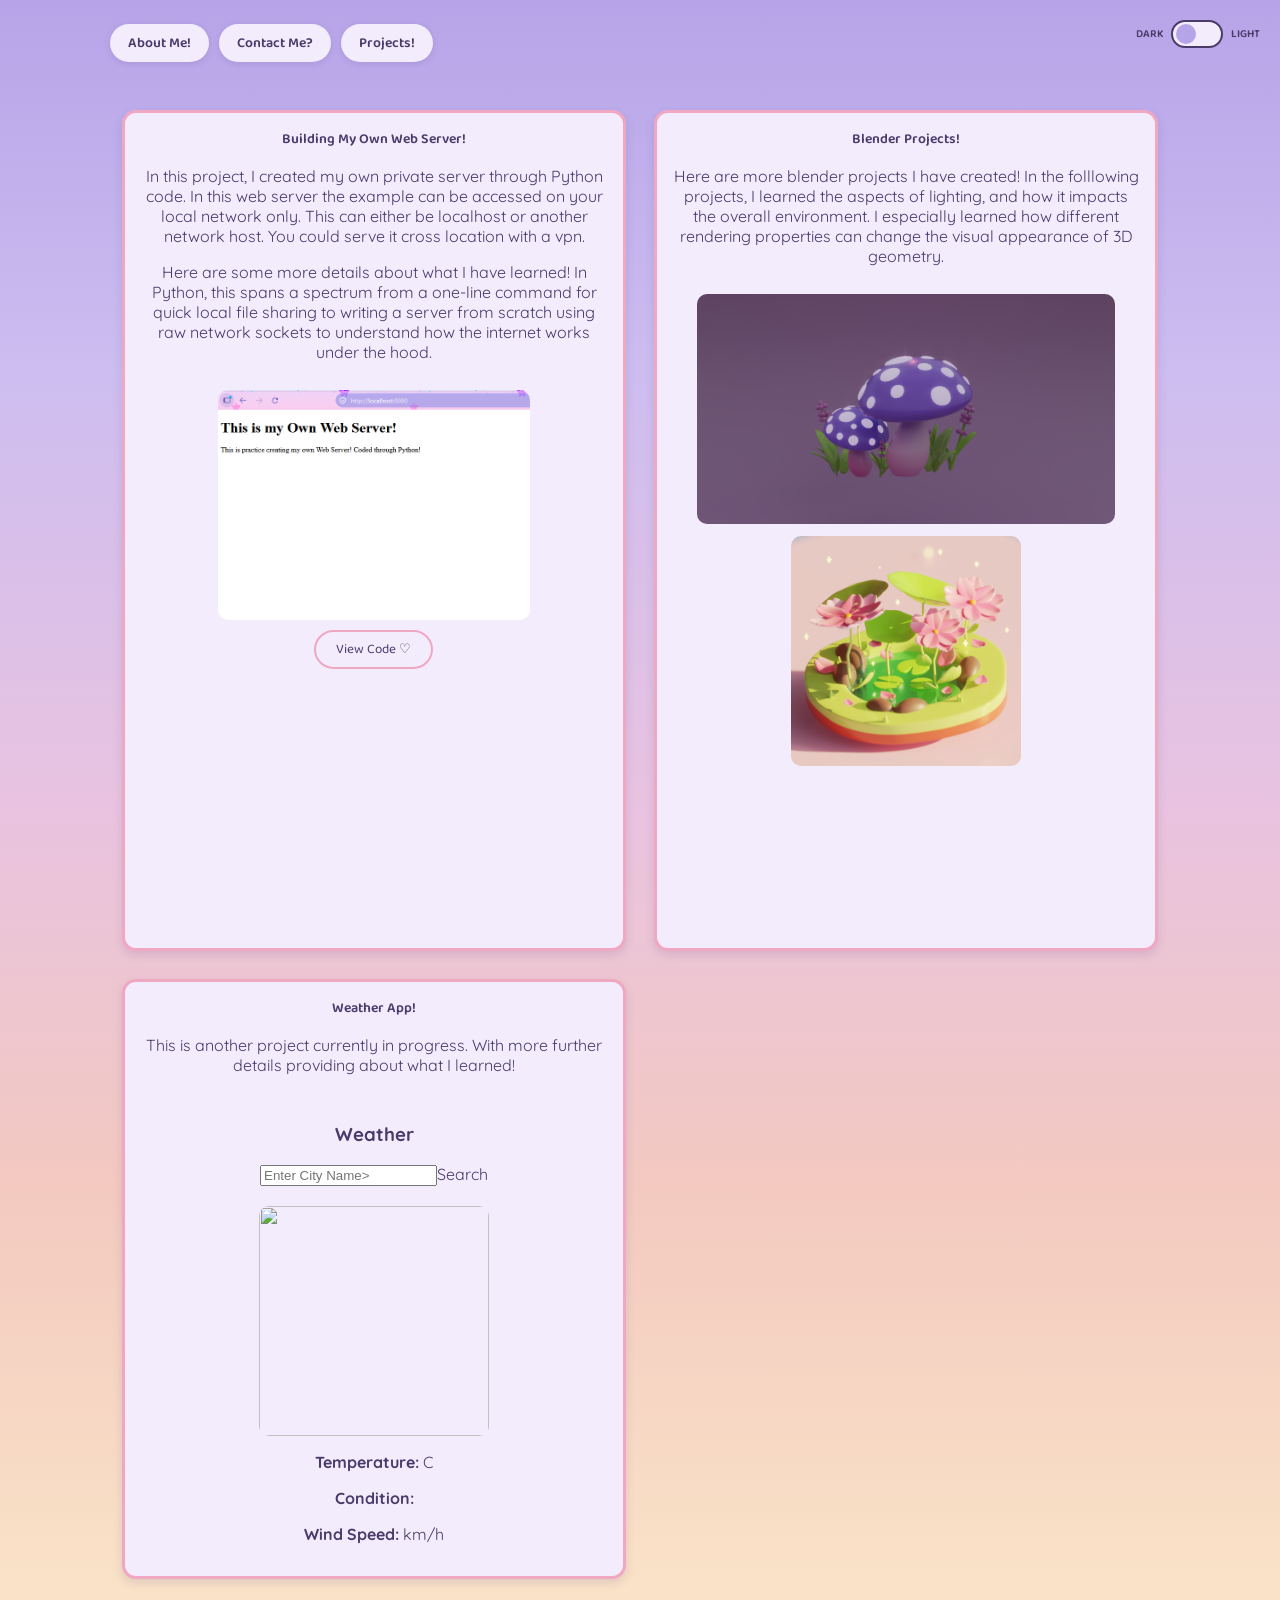
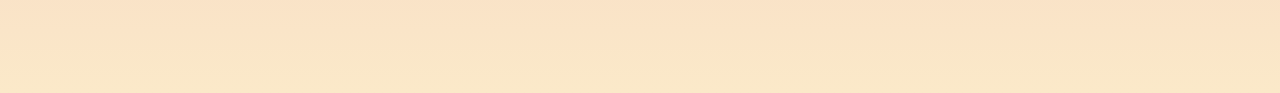
==== webproj.html @ 3907a190 "Update webproj.html" ====
<!DOCTYPE html>
<html lang="en">

<head>
    <meta charset="UTF-8">
    <meta name="viewport" content="width=device-width, initial-scale=1.0">

    <title>Raquel's Web Projects</title>

    <link rel="stylesheet" href="style.css">
</head>

<body>

<div class="page">

    <!-- NAVIGATION -->

    <nav>

        <div class="nav-buttons">

            <a href="index.html">About Me!</a>

            <a href="index.html#contact">Contact Me?</a>

            <a href="webproj.html">Projects!</a>

        </div>

        <div class="theme-switcher">

            <span>DARK</span>

            <button
                class="toggler"
                id="theme-toggle"
                aria-label="Toggle dark and light mode"
                type="button"
            >
                <span class="circle"></span>
            </button>

            <span>LIGHT</span>

        </div>

    </nav>


    <!-- WEB PROJECTS -->

    <section class="projects">

        <div class="project-grid">

            <!-- PROJECT 1 -->

            <article class="project-card">

                <div class="project-text">

                    <h3>Building My Own Web Server!</h3>

                    <p>
                        In this project, I created my own private
                        server through Python code. In this web server the example can be accessed on your local network only. 
                        This can either be localhost or another network host. You could serve it cross location with a vpn.

                    </p>

                    <p>
                        Here are some more details about what
                        I have learned! In Python, this spans a spectrum from a one-line command for quick local file sharing to writing a server from scratch using raw network sockets to understand how the internet works under the hood.

                    </p>

                </div>

        <div class="project-image">

            <img id="server-img" src="webserver.png" alt="My Python server project">
            <pre id="server-code" class="hidden"><code>import socket

SERVER_HOST = "0.0.0.0"
SERVER_PORT = 8080

server_socket = socket.socket(socket.AF_INET, socket.SOCK_STREAM)
server_socket.setsockopt(socket.SOL_SOCKET, socket.SO_REUSEADDR, 1)
server_socket.bind((SERVER_HOST, SERVER_PORT))
server_socket.listen(2)

print(f'Listening on port {SERVER_PORT}...')

while True:
    client_socket, client_address = server_socket.accept()
    request = client_socket.recv(1500).decode()

    if not request:
        client_socket.close()
        continue

    print(request)

    headers = request.split('\n')
    first_header_components = headers[0].split()

    if len(first_header_components) &lt; 2:
        client_socket.close()
        continue

    http_method = first_header_components[0]
    path = first_header_components[1]

    if http_method == 'GET':
        if path == '/':
            try:
                with open('index.html', 'r') as fin:
                    content = fin.read()
                response = 'HTTP/1.1 200 OK\n\n' + content
            except FileNotFoundError:
                response = 'HTTP/1.1 404 Not Found\n\n&lt;h1&gt;404 Not Found: index.html missing&lt;/h1&gt;'
        else:
            response = 'HTTP/1.1 404 Not Found\n\n&lt;h1&gt;404 Not Found&lt;/h1&gt;'
    else:
        response = 'HTTP/1.1 405 Method Not Allowed\n\nAllow: GET'

    client_socket.sendall(response.encode())
    client_socket.close()
</code></pre>
            
        <button class="toggle-btn" id="toggle-btn" type="button"> View Code ♡</button>
            <div style="padding-top: 20px;"></div>
            <div style="padding-bottom: 20px;"></div>

    </div>
            
            </article> 
        


            <!-- PROJECT 2 -->

            <article class="project-card">

                <div class="project-text">

                    <h3>Blender Projects!</h3>

                    <p>
                     Here are more blender projects I have created! In the folllowing projects, I learned the aspects of lighting, and how it impacts
                        the overall environment. I especially learned how different rendering properties can change the visual appearance of 3D geometry.

                </div>

                <div class="project-image">

                    <img
                        src="shroomm.png"
                        alt="My second project"
                    >

                </div>

                 <div class="project-image">

                    <img
                        src="opsoso.png"
                        alt="My second project"
                    >

                </div>
                <div class="project-image">
                    <video autoplay loop muted playsinline width="100%" aria-label="My Blender animation project">
                    <source src="0001-0120.mp4" type="video/mp4">
                    Your browser does not support the video tag.
                    </video>
                </div>

            </article>


            <!-- PROJECT 3 -->

            <article class="project-card">

                <div class="project-text">

                    <h3>Weather App!</h3>

                    <p>
                        This is another project currently
                        in progress. With more further details providing about what I learned! 
                    </p>

                </div>
                 <div id="weather-container">
                        <h1> Weather</h1>
                         <input type="text" id="city-input" placeholder="Enter City Name>
                        <button id="search-button">Search</button>
                        <h2 id="city"></h2>
                        <img id="weather-image" src="rain.png" width="100px" height="100px">
                        <p><b>Temperature:</b> <span id="temperature"></span>C</p>
                        <p><b>Condition:</b> <span id="weather-condition"></span></p> 
                        <p><b>Wind Speed:</b> <span id="wind-speed"></span>km/h</p>        
                    </div>
            </article>

        </div>

    </section>

</div>

<script src="script.js"></script>

</body>
</html>
---- style.css ----
/* ==========================================
   FONTS
   ========================================== */

@import url('https://fonts.googleapis.com/css2?family=Baloo+2:wght@500;600;700&family=Quicksand:wght@400;500;600;700&display=swap');


/* ==========================================
   COLOR VARIABLES
   ========================================== */

:root {

    /* Light mode */
    --lavender-deep: #b6a4e8;
    --lavender: #cdbdf0;
    --pink-mid: #e9c3e0;
    --peach: #f3c9c0;
    --cream: #fbe9c9;

    --card-bg: #f2ecfc;
    --card-border: #c9b6ec;
    --pink-border: #f0a8c2;

    --text-deep: #4a3b6b;
    --text-soft: #6b5a91;

    --sparkle: #fceec2;

    --radius-bubble: 26px;
    --radius-photo: 50%;
}


/* ==========================================
   DARK MODE
   ========================================== */

body.dark-mode {

    --lavender-deep: #211a35;
    --lavender: #302448;
    --pink-mid: #49304a;
    --peach: #5a3c4b;
    --cream: #302638;

    --card-bg: #29213d;
    --card-border: #66528a;
    --pink-border: #b86b91;

    --text-deep: #f5eaff;
    --text-soft: #c9b9df;

    --sparkle: #fff1b8;
}


/* ==========================================
   RESET
   ========================================== */

* {
    box-sizing: border-box;
}


/* ==========================================
   BODY
   ========================================== */

body {

    margin: 0;

    font-family: 'Quicksand', sans-serif;

    color: var(--text-deep);

    background:
        linear-gradient(
            180deg,
            var(--lavender-deep) 0%,
            var(--lavender) 22%,
            var(--pink-mid) 48%,
            var(--peach) 70%,
            var(--cream) 100%
        );

    min-height: 100vh;

    display: flex;
    justify-content: center;

    overflow-x: hidden;

    position: relative;

    transition:
        background 0.4s ease,
        color 0.4s ease;
}


/* ==========================================
   PAGE CONTAINER
   ========================================== */

.page {

    width: 100%;

    max-width: 1100px;

    position: relative;

    padding: 24px 20px 60px;

    z-index: 2;
}


/* ==========================================
   BACKGROUND CLOUDS
   ========================================== */

.cloud {

    position: absolute;

    left: 0;

    width: 100%;

    height: auto;

    pointer-events: none;

    object-fit: cover;
}


.cloud-top {

    top: auto;

    bottom: 0;

    left: 0;

    z-index: 1;
}


.cloud-bottom {

    top: auto;

    bottom: 0;

    left: 0;

    z-index: 0;
}


/* ==========================================
   ✨ BACKGROUND SPARKLE SYSTEM
   ========================================== */

/*
   This layer covers the screen and places
   the decorations independently from the cards.

   This is what makes the stars feel scattered
   across the whole design instead of being
   attached to one particular section.
*/

.sparkle-layer {

    position: fixed;

    inset: 0;

    width: 100%;
    height: 100%;

    pointer-events: none;

    z-index: 1;
}


.bg-star {

    position: absolute;

    height: auto;

    pointer-events: none;

    opacity: 0.9;
}


/* ==========================================
   ⭐ LARGE STARS
   ========================================== */

.star-1 {

    top: 8%;
    left: 12%;

    width: 16px;

    transform: rotate(12deg);
}


.star-2 {

    top: 17%;
    right: 15%;

    width: 13px;

    transform: rotate(-10deg);
}


.star-3 {

    top: 31%;
    left: 7%;

    width: 18px;

    transform: rotate(18deg);
}


.star-4 {

    top: 44%;
    right: 8%;

    width: 14px;

    transform: rotate(-15deg);
}


.star-5 {

    top: 63%;
    left: 11%;

    width: 12px;

    transform: rotate(25deg);
}


.star-6 {

    top: 82%;
    right: 13%;

    width: 19px;

    transform: rotate(-12deg);
}


/* ==========================================
   ✨ SMALL SPARKLES
   ========================================== */

.sparkle-1 {

    top: 12%;
    left: 27%;

    width: 13px;
}


.sparkle-2 {

    top: 26%;
    right: 27%;

    width: 11px;
}


.sparkle-3 {

    top: 49%;
    left: 23%;

    width: 15px;
}


.sparkle-4 {

    top: 70%;
    right: 27%;

    width: 12px;
}


.sparkle-5 {

    top: 91%;
    left: 25%;

    width: 14px;
}


/* ==========================================
   NAVIGATION
   ========================================== */

nav {

    display: flex;

    align-items: center;

    justify-content: space-between;

    margin-bottom: 28px;

    position: relative;

    z-index: 10;
}


.nav-buttons {

    display: flex;

    gap: 10px;
}


.nav-buttons a {

    text-decoration: none;

    font-family: 'Baloo 2', sans-serif;

    font-weight: 600;

    font-size: 14px;

    color: var(--text-deep);

    background: var(--card-bg);

    padding: 8px 18px;

    border-radius: 999px;

    box-shadow:
        0 2px 6px rgba(90, 60, 130, 0.15);

    transition:
        transform 0.15s ease,
        box-shadow 0.15s ease,
        background-color 0.4s ease,
        color 0.4s ease;
}


.nav-buttons a:hover,
.nav-buttons a:focus-visible {

    transform: translateY(-2px);

    box-shadow:
        0 4px 10px rgba(90, 60, 130, 0.22);
}


/* ==========================================
   HERO
   ========================================== */

.hero,
.about,
.projects,
.contact {

    padding: 20px 12px;
}


.hero {

    position: relative;

    margin-bottom: 34px;
}


.hero-text {

    background: var(--card-bg);

    border: 1.5px solid var(--card-border);

    border-radius: var(--radius-bubble);

    padding: 22px 26px 26px;

    text-align: center;

    box-shadow:
        0 4px 14px rgba(90, 60, 130, 0.12);

    transition:
        background-color 0.4s ease,
        border-color 0.4s ease,
        color 0.4s ease,
        box-shadow 0.4s ease;
}


.hero-text h1 {

    font-family: 'Baloo 2', sans-serif;

    font-size: 22px;

    margin: 0 0 10px;

    color: var(--text-deep);
}


.hero-text h2 {

    font-family: 'Baloo 2', sans-serif;

    font-size: 16px;

    font-weight: 600;

    margin: 0 0 10px;

    color: var(--text-deep);

    line-height: 1.4;
}


.hero-text p {

    font-size: 14.5px;

    margin: 0;

    color: var(--text-soft);

    line-height: 1.5;
}


/* ==========================================
   PROFILE PHOTO
   ========================================== */

.profile-photo {

    width: 180px;

    height: 180px;

    border-radius: var(--radius-photo);

    object-fit: cover;

    object-position: center 20%;

    border: 3px solid #ffffff;

    box-shadow:
        0 4px 10px rgba(90, 60, 130, 0.2),
        0 0 20px 4px rgba(240, 168, 194, 0.55);

    position: absolute;

    top: -95px;

    right: -10px;

    z-index: 5;
}


/* ==========================================
   ABOUT SECTION
   ========================================== */

.about {

    position: relative;

    margin-bottom: 34px;
}


/* ==========================================
   MOON
   ========================================== */

.moon {

    display: block;

    width: 100px;

    height: auto;

    position: absolute;

    top: -20px;

    left: -10px;

    margin: 0;

    z-index: 3;
}


/* ==========================================
   ABOUT CARD
   ========================================== */

.about-card {

    background: var(--card-bg);

    border: 1.5px solid var(--card-border);

    border-radius: var(--radius-bubble);

    border-top-left-radius: 6px;

    padding: 20px 24px;

    text-align: center;

    box-shadow:
        0 4px 14px rgba(90, 60, 130, 0.12);

    transition:
        background-color 0.4s ease,
        border-color 0.4s ease,
        color 0.4s ease,
        box-shadow 0.4s ease;
}


.about-card h2 {

    font-family: 'Baloo 2', sans-serif;

    font-size: 17px;

    margin: 0 0 10px;
}


.about-card p {

    font-size: 13.5px;

    line-height: 1.55;

    margin: 0 0 8px;

    color: var(--text-soft);
}


.about-card p:last-child {

    margin-bottom: 0;
}


.about-card strong {

    color: var(--text-deep);
}


/* ==========================================
   PROJECTS
   ========================================== */

.projects {

    position: relative;

    margin-bottom: 34px;
}


.project-grid {

    display: grid;

    grid-template-columns: 1fr 1fr;

    gap: 16px;
}



/* ==========================================
   PROJECT GRID
   ========================================== */

.project-grid,
.design-grid {

    display: grid;

    grid-template-columns: repeat(2, minmax(0, 1fr));

    gap: 28px;

}


/* ==========================================
   PROJECT CARD CONTAINERS
   ========================================== */

.project-grid .project-card,
.design-grid .project-card {

    display: flex;

    flex-direction: column;

    align-items: center;

    justify-content: flex-start;

    gap: 12px;

    width: 100%;

    min-width: 0;

    padding: 16px;

    margin: 0;

    background: var(--card-bg);

    border: 3px solid var(--pink-border);

    border-radius: 14px;

    text-align: center;

    box-shadow:
        0 4px 10px rgba(90, 60, 130, 0.15);

    transition:
        box-shadow 0.3s ease,
        background-color 0.4s ease,
        border-color 0.4s ease;

}


/* ==========================================
   PROJECT IMAGES
   ========================================== */

.project-grid .project-card img,
.design-grid .project-card img {

    width: 100%;

    height: 230px;

    object-fit: contain;

    border-radius: 10px;

    display: block;

}


/* ==========================================
   PROJECT DESCRIPTIONS
   ========================================== */

.project-grid .project-card h3,
.design-grid .project-card h3 {

    width: 100%;

    font-family: 'Baloo 2', sans-serif;

    font-size: 14px;

    font-weight: 600;

    line-height: 1.5;

    margin: 0;

    color: var(--text-deep);

}


/* ==========================================
   HOVER EFFECT
   ========================================== */

.project-grid .project-card:hover,
.design-grid .project-card:hover {

    box-shadow:
        0 0 14px rgba(90, 60, 130, 0.18),
        0 0 26px 6px rgba(240, 168, 194, 0.65);

}


/* ==========================================
   SLIDE-IN ANIMATION
   ========================================== */

.project-grid .project-card,
.design-grid .project-card {

    opacity: 0;

    animation: slideIntoFrame 0.8s ease forwards;

}


@keyframes slideIntoFrame {

    from {

        opacity: 0;

        transform: translateY(35px);

    }

    to {

        opacity: 1;

        transform: translateY(0);

    }

}


/* STAGGERED ENTRANCE */

.project-grid .project-card:nth-child(1) {
    animation-delay: 0.2s;
}

.project-grid .project-card:nth-child(2) {
    animation-delay: 0.4s;
}

.project-grid .project-card:nth-child(3) {
    animation-delay: 0.6s;
}

.project-grid .project-card:nth-child(4) {
    animation-delay: 0.8s;
}


/* ==========================================
   MOBILE
   ========================================== */

@media (max-width: 560px) {

    .project-grid,
    .design-grid {

        grid-template-columns: 1fr;

        gap: 20px;

    }

    .project-grid .project-card img,
    .design-grid .project-card img {

        height: 250px;

    }

}


/* ==========================================
   GAME PROGRESS
   ========================================== */

.game {

    padding: 20px 12px;

    margin-bottom: 34px;
}


.game-card {

    display: flex;

    align-items: center;

    gap: 18px;

    background: var(--card-bg);

    border: 3px solid var(--pink-border);

    border-radius: 14px;

    padding: 12px;

    box-shadow:
        0 4px 10px rgba(90, 60, 130, 0.15);

    transition:
        background-color 0.4s ease,
        border-color 0.4s ease;
}


.game-video {

    flex: 1.3;
}


.game-video iframe {

    width: 100%;

    aspect-ratio: 16 / 9;

    border: none;

    border-radius: 8px;

    display: block;
}


.game-text {

    flex: 1;

    text-align: left;
}


.game-text h2 {

    font-family: 'Baloo 2', sans-serif;

    font-size: 17px;

    margin: 0 0 10px;

    color: var(--text-deep);
}


.game-text p {

    font-size: 13.5px;

    line-height: 1.55;

    margin: 0 0 8px;

    color: var(--text-soft);
}


.game-text p:last-child {

    margin-bottom: 0;
}


/* Stack video above text on small screens */
@media (max-width: 560px) {

    .game-card {

        flex-direction: column;
    }

    .game-video,
    .game-text {

        flex: none;

        width: 100%;
    }
}
/* ==========================================
     GRAPHIC DESIGN
   ========================================== */
.design {
    position: relative;
    padding: 20px 12px;
    margin-bottom: 34px;
}

.design-grid {
    display: grid;
    grid-template-columns: 1fr 1fr;
    gap: 20px;
}


/* Stack on small screens */
@media (max-width: 560px) {
    .design-grid {
        grid-template-columns: 1fr;
    }
}

/* ==========================================
   TAROT CARD 
   ========================================== */

.tarot {
    padding: 20px 12px;
    margin-bottom: 34px;
    text-align: center;
}

.tarot-scene {
    width: min(280px, 100%);
    margin: 0 auto 18px;
    perspective: 1000px;       
}

.tarot-card {
    display: grid;              
    transform-style: preserve-3d;
    transition: transform 0.8s ease;
}

.tarot-card.is-flipped {
    transform: rotateY(180deg);
}

.tarot-face {
    grid-area: 1 / 1;         
    backface-visibility: hidden;
    -webkit-backface-visibility: hidden;
}


.tarot-front,
.tarot-front:hover {
    transform: rotateY(180deg);
}


.tarot-back:hover {
    transform: none;
}

.tarot-front img {
    aspect-ratio: auto;
    object-fit: contain;
}

.tarot-front h3 {
    font-size: 15px;
    margin: 10px 0 0;
}

.tarot-front h4 {
    font-family: 'Quicksand', sans-serif;
    font-weight: 500;
    font-size: 12.5px;
    line-height: 1.45;
    margin: 6px 8px 4px;
    color: var(--text-soft);
}

/* Back of card: simple pastel design, swap for an image later if you like */
.tarot-back {
    position: relative;
    min-height: 420px;
}

.back-art {
    position: absolute;
    inset: 8px;
    border-radius: 8px;
    border: 2px dashed rgba(255, 255, 255, 0.8);
    background: linear-gradient(160deg, var(--lavender) 0%, var(--pink-mid) 60%, var(--peach) 100%);
    display: grid;
    place-items: center;
    font-size: 64px;
    color: #ffffff;
    text-shadow: 0 0 14px var(--pink-border);
}


.draw-btn {
    font-family: 'Baloo 2', sans-serif;
    font-weight: 600;
    font-size: 14px;
    color: var(--text-deep);
    background: var(--card-bg);
    border: none;
    padding: 9px 22px;
    border-radius: 999px;
    cursor: pointer;
    box-shadow: 0 2px 6px rgba(90, 60, 130, 0.15);
    transition: transform 0.15s ease, background-color 0.4s ease, color 0.4s ease;
   .space-bottom {
  margin-bottom: 20px;
}
}

.draw-btn:hover,
.draw-btn:focus-visible {
    transform: translateY(-2px);
}

@media (prefers-reduced-motion: reduce) {
    .tarot-card { transition: none; }
}

.tarot-info {

    background: var(--card-bg);

    border: 1.5px solid var(--card-border);

    border-radius: var(--radius-bubble);

    border-top-left-radius: 6px;

    padding: 18px 20px;

    text-align: center;

    box-shadow:
        0 4px 14px rgba(90, 60, 130, 0.12);

    transition:
        background-color 0.4s ease,
        border-color 0.4s ease,
        color 0.4s ease,
        box-shadow 0.4s ease;
}
.tarot-face {

    background: var(--card-bg);

    border: 3px solid var(--pink-border);

    border-radius: 14px;

    padding: 8px;

    text-align: center;

    box-shadow:
        0 4px 10px rgba(90, 60, 130, 0.15);

}
/* ==========================================
   CONTACT
   ========================================== */

.contact {

    position: relative;
}


.contact-card {

    background: var(--card-bg);

    border: 1.5px solid var(--card-border);

    border-radius: var(--radius-bubble);

    border-top-left-radius: 6px;

    padding: 22px 24px;

    text-align: center;

    box-shadow:
        0 4px 14px rgba(90, 60, 130, 0.12);

    transition:
        background-color 0.4s ease,
        border-color 0.4s ease,
        color 0.4s ease,
        box-shadow 0.4s ease;
}


.contact-card h2 {

    font-family: 'Baloo 2', sans-serif;

    font-size: 17px;

    margin: 0 0 12px;
}


.contact-card p {

    font-size: 13.5px;

    line-height: 1.55;

    margin: 0 0 6px;

    color: var(--text-soft);
}

.hidden {
    display: none;
}

/* ==========================================
   SOCIAL LINKS
   ========================================== */

.socials {

    display: flex;

    justify-content: center;

    gap: 14px;

    margin-top: 16px;
}


.socials a {

    text-decoration: none;

    font-family: 'Baloo 2', sans-serif;

    font-weight: 600;

    font-size: 13px;

    color: var(--text-deep);

    background: var(--card-bg);

    padding: 8px 16px;

    border-radius: 999px;

    box-shadow:
        0 2px 6px rgba(90, 60, 130, 0.15);

    transition:
        transform 0.15s ease,
        background-color 0.4s ease,
        color 0.4s ease;
}


.socials a:hover,
.socials a:focus-visible {

    transform: translateY(-2px);
}


/* ==========================================
   DARK MODE SWITCH
   ========================================== */

.theme-switcher {

    position: fixed;

    top: 20px;

    right: 20px;

    display: flex;

    align-items: center;

    gap: 8px;

    font-family: 'Baloo 2', sans-serif;

    font-size: 11px;

    font-weight: 600;

    color: var(--text-deep);

    z-index: 10000;
}


.toggler {

    width: 52px;

    height: 28px;

    padding: 0;

    border: 2px solid var(--text-deep);

    border-radius: 999px;

    background: var(--card-bg);

    cursor: pointer;

    position: relative;

    display: block;

    z-index: 100;

    transition:
        background-color 0.3s ease,
        border-color 0.3s ease;
}


.circle {

    width: 20px;

    height: 20px;

    position: absolute;

    top: 2px;

    left: 3px;

    border-radius: 50%;

    background: var(--lavender-deep);

    transition:
        transform 0.3s ease,
        background-color 0.3s ease;
}


body.dark-mode .circle {

    transform: translateX(23px);

    background: var(--pink-border);
}


/* ==========================================
   RAINBOW CURSOR SPARKLE
   ========================================== */

.rainbow-sparkle {

    position: fixed;

    width: 20px;

    height: 20px;

    pointer-events: none;

    z-index: 999999;

    transform: translate(-50%, -50%);

    background-color: hotpink;

    clip-path: polygon(
        50% 0%,
        60% 40%,
        100% 50%,
        60% 60%,
        50% 100%,
        40% 60%,
        0% 50%,
        40% 40%
    );

    filter:
        drop-shadow(0 0 4px hotpink)
        drop-shadow(0 0 8px hotpink);

    animation:
        rainbowSparkle 1s ease-out forwards;
}


@keyframes rainbowSparkle {

    0% {

        opacity: 1;

        transform:
            translate(-50%, -50%)
            scale(0.3)
            rotate(0deg);
    }


    30% {

        opacity: 1;

        transform:
            translate(-50%, -50%)
            scale(1.3)
            rotate(30deg);
    }


    100% {

        opacity: 0;

        transform:
            translate(-50%, -50%)
            scale(0)
            rotate(90deg);
    }
}


/* ==========================================
   REDUCED MOTION
   ========================================== */

@media (prefers-reduced-motion: reduce) {

    .nav-buttons a,
    .socials a,
    .project-card {

        transition: none;
    }

}


/* ==========================================
   MOBILE
   ========================================== */

@media (max-width: 360px) {

    .page {

        padding:
            18px
            14px
            50px;
    }


    .profile-photo {

        width: 92px;

        height: 92px;

        border-radius: var(--radius-photo);

        object-fit: cover;

        border: 3px solid #ffffff;

        box-shadow:
            0 4px 10px rgba(90, 60, 130, 0.2),
            0 0 20px 4px rgba(240, 168, 194, 0.55);

        position: absolute;

        top: -20px;

        right: 4px;
    }


    .sparkle-layer {

        opacity: 0.8;
    }


    .project-grid {

        gap: 10px;
    }


    .nav-buttons {

        gap: 6px;
    }


    .nav-buttons a {

        padding:
            7px
            12px;

        font-size: 12px;
    }

}

/*  FLOAT EFFECT */

.float-effect {
    transition:
        transform 0.2s ease,
        box-shadow 0.2s ease;
}

.float-effect:hover {
    transform: translateY(-4px);

    box-shadow:
        0 6px 14px rgba(90, 60, 130, 0.18),
        0 0 18px rgba(240, 168, 194, 0.35);
}
.hidden {
    display: none;
}

#server-code {
    position: relative;
     margin-top:15px;
    word-wrap: break-word;
    width: 100%;
    height: 230px;
    overflow: auto;
    text-align: left;
    background: #2b2340;
    color: #f5eaff;
    padding: 12px;
    border-radius: 10px;
    font-size: 12px;
}

#toggle-btn {
    margin-top: 10px;
    padding: 7px 20px;
    border-radius: 999px;
    border: 2px solid var(--pink-border);
    background: var(--card-bg);
    color: var(--text-deep);
    font-family: 'Baloo 2', sans-serif;
    cursor: pointer;
}
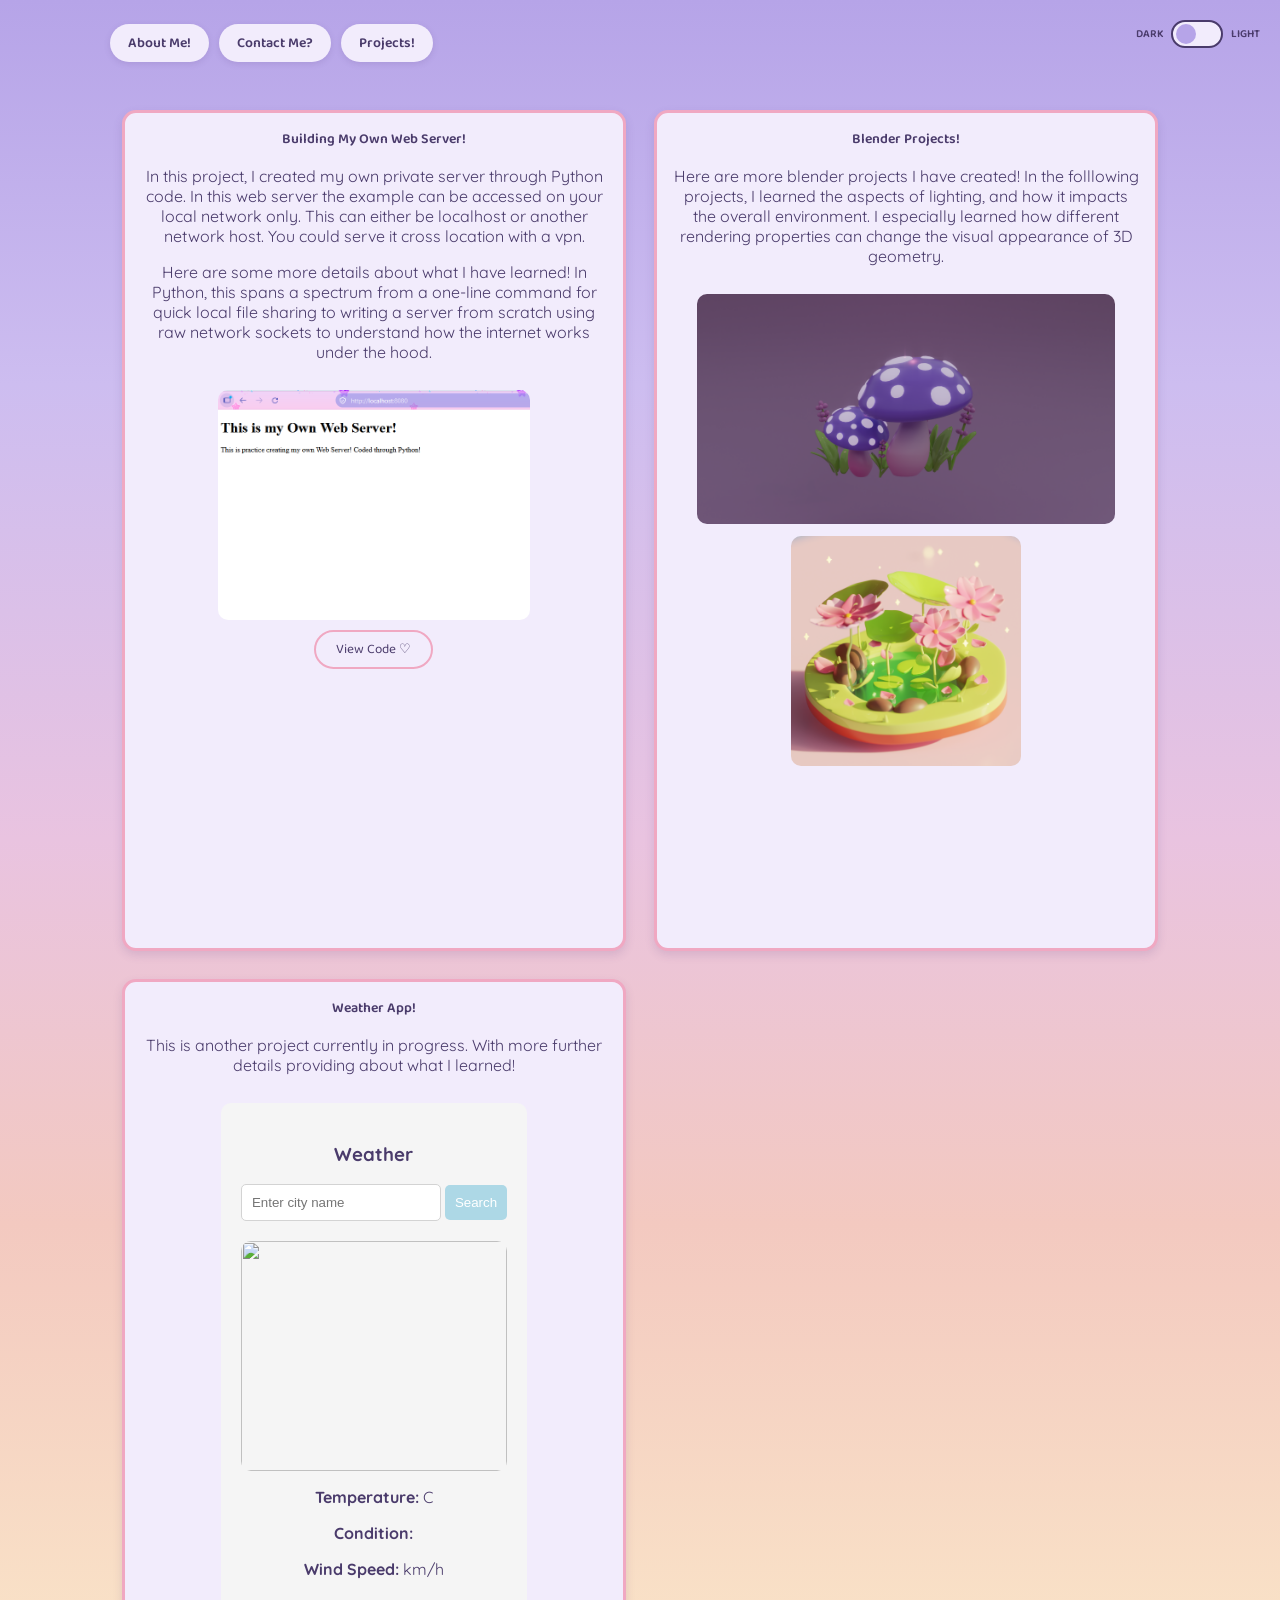
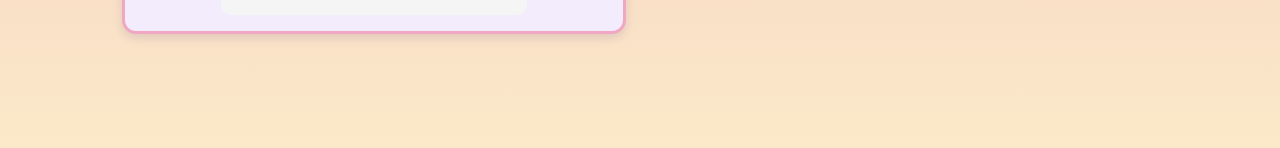
==== commit cb1c0e8b: "Update webproj.html" ====
--- a/webproj.html
+++ b/webproj.html
@@ -197,7 +197,7 @@
                 </div>
                  <div id="weather-container">
                         <h1> Weather</h1>
-                         <input type="text" id="city-input" placeholder="Enter City Name>
+                        <input type="text" id="city-input" placeholder="Enter city name">
                         <button id="search-button">Search</button>
                         <h2 id="city"></h2>
                         <img id="weather-image" src="rain.png" width="100px" height="100px">
--- a/style.css
+++ b/style.css
@@ -1508,3 +1508,36 @@
     font-family: 'Baloo 2', sans-serif;
     cursor: pointer;
 }
+
+
+
+/* ==========================================
+  WEATHER APP
+   ========================================== */
+
+#weather-container {
+    background: whitesmoke;
+    border-radius: 10px;
+    text-align: center;
+    padding: 20px;
+
+
+}
+
+
+#city-input {
+    padding: 10px;
+    width: 200px;
+    border: 1px solid lightgray;
+    border-radius: 5px;
+
+}
+
+#search-button {
+    padding: 10px;
+    border: none;
+    background-color: lightblue;
+    color: white;
+    border-radius: 5px;
+
+}
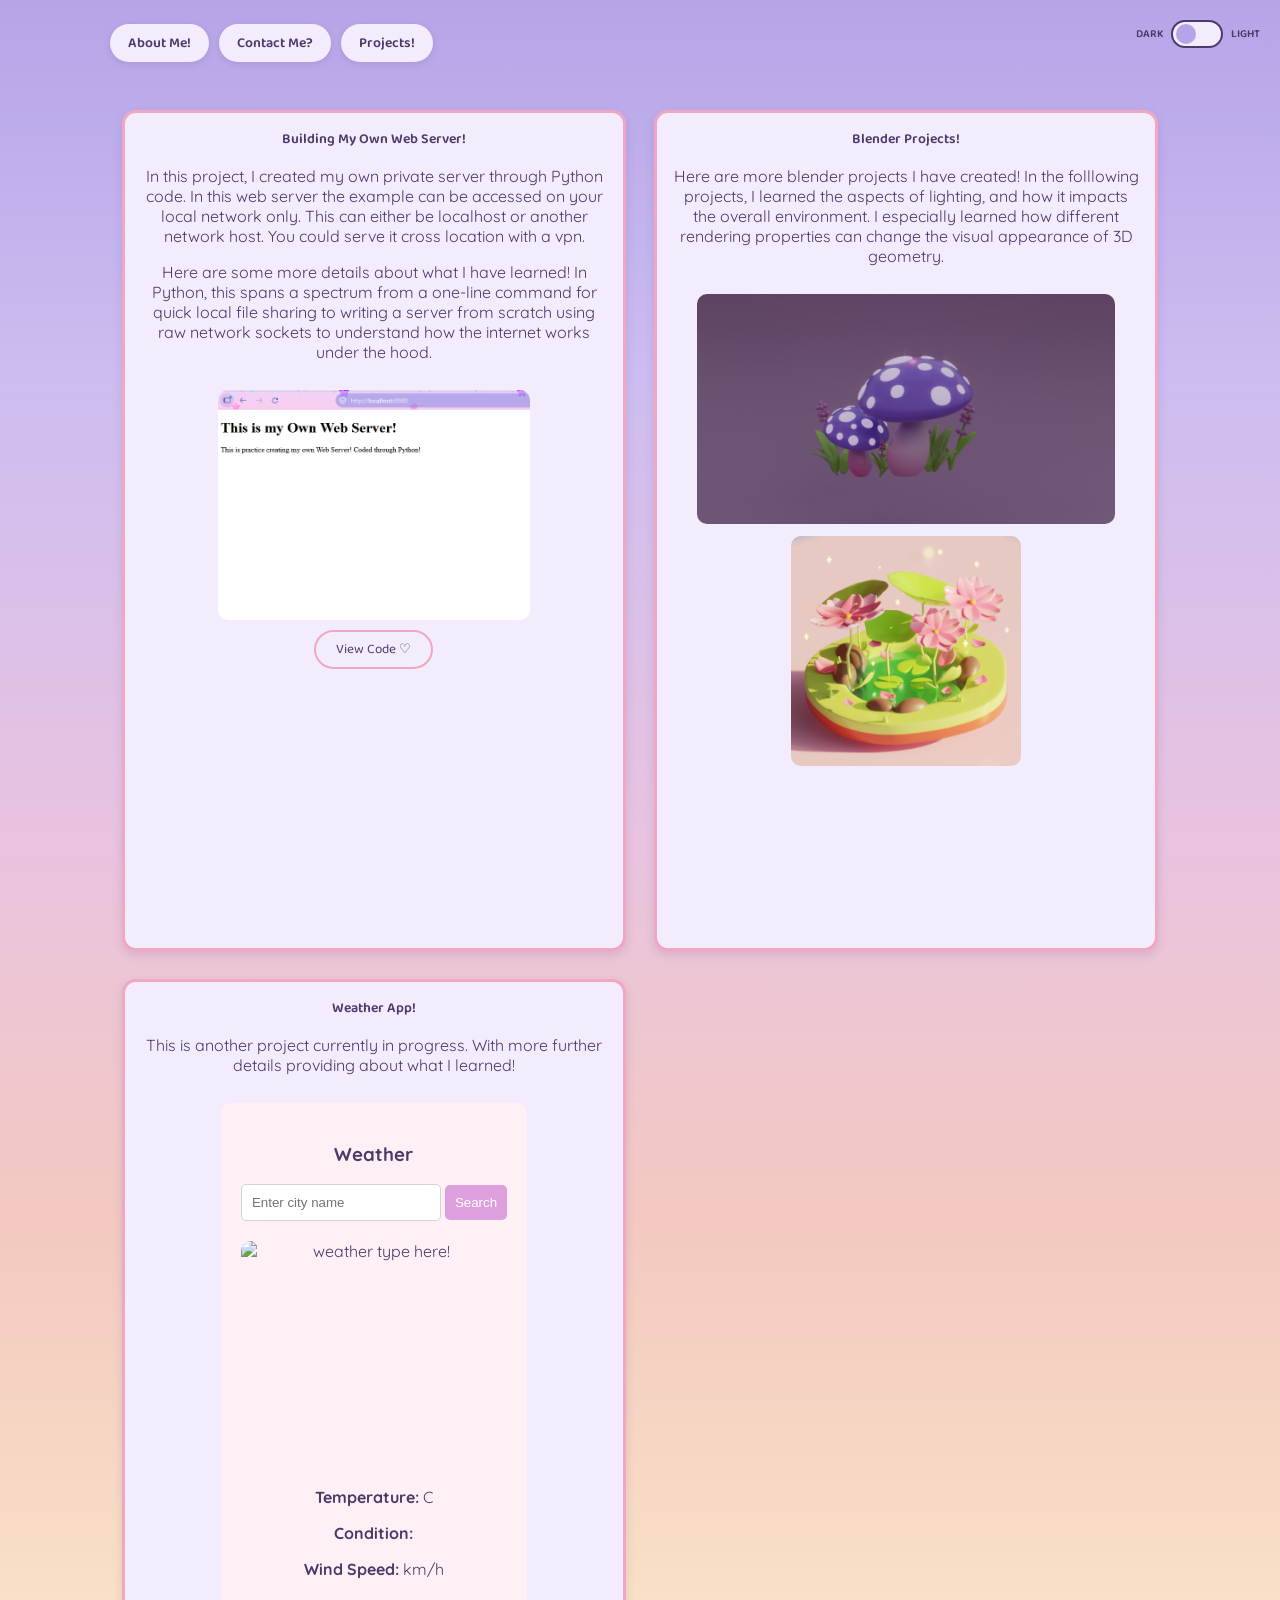
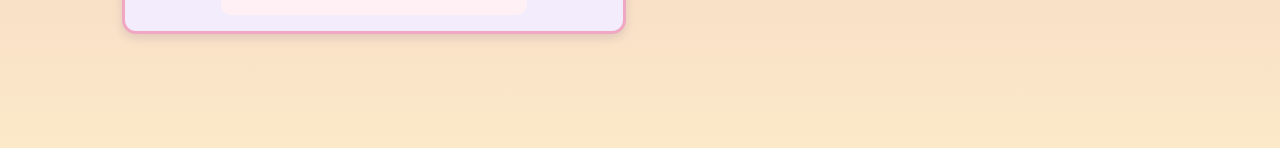
==== commit 30468341: "Update webproj.html" ====
--- a/webproj.html
+++ b/webproj.html
@@ -200,7 +200,7 @@
                         <input type="text" id="city-input" placeholder="Enter city name">
                         <button id="search-button">Search</button>
                         <h2 id="city"></h2>
-                        <img id="weather-image" src="rain.png" width="100px" height="100px">
+                        <img id="weather-image" src="rain.png" width="80px" height="80px" alt="weather type here!">
                         <p><b>Temperature:</b> <span id="temperature"></span>C</p>
                         <p><b>Condition:</b> <span id="weather-condition"></span></p> 
                         <p><b>Wind Speed:</b> <span id="wind-speed"></span>km/h</p>        
--- a/style.css
+++ b/style.css
@@ -1516,7 +1516,7 @@
    ========================================== */
 
 #weather-container {
-    background: whitesmoke;
+    background: #FFF0F5;
     border-radius: 10px;
     text-align: center;
     padding: 20px;
@@ -1536,7 +1536,7 @@
 #search-button {
     padding: 10px;
     border: none;
-    background-color: lightblue;
+    background-color: plum;
     color: white;
     border-radius: 5px;
 
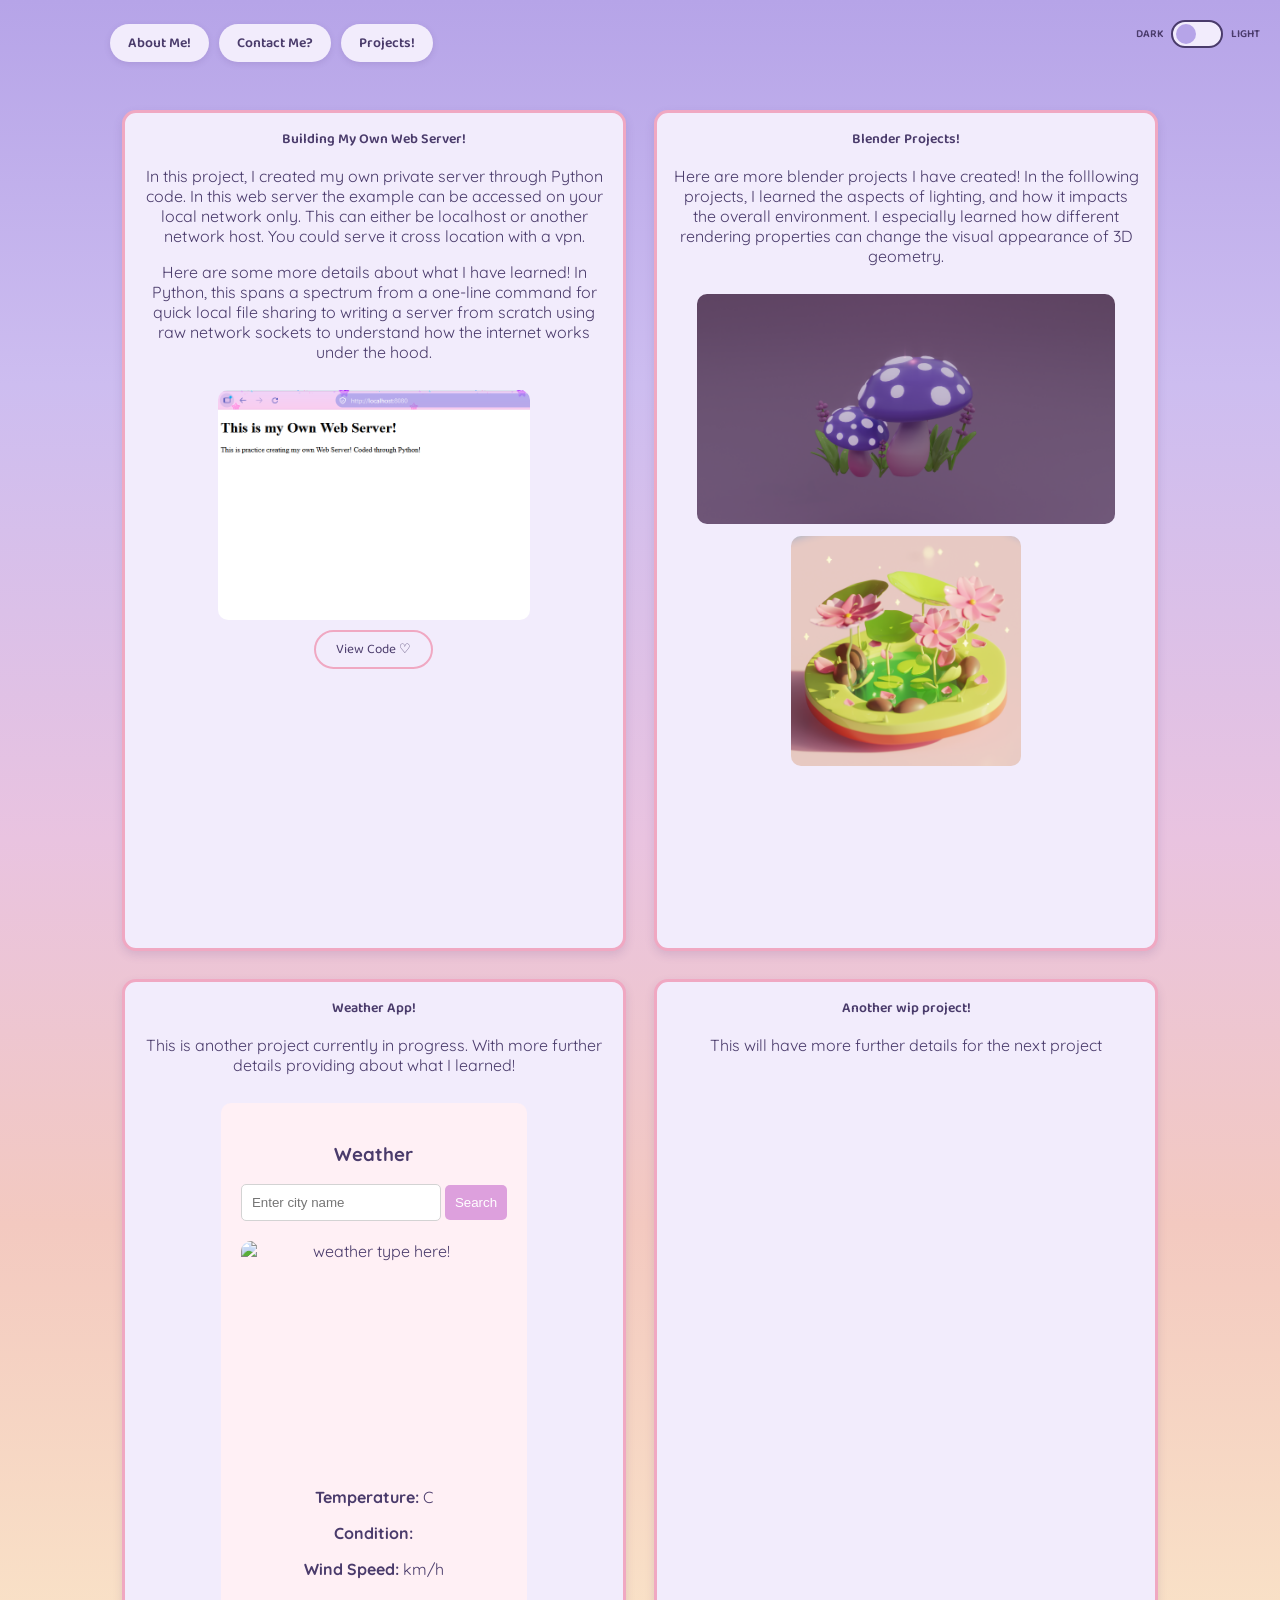
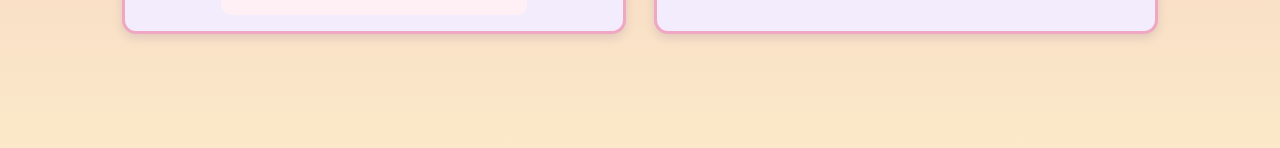
==== commit 967d8d49: "Update webproj.html" ====
--- a/webproj.html
+++ b/webproj.html
@@ -200,13 +200,29 @@
                         <input type="text" id="city-input" placeholder="Enter city name">
                         <button id="search-button">Search</button>
                         <h2 id="city"></h2>
-                        <img id="weather-image" src="rain.png" width="80px" height="80px" alt="weather type here!">
+                        <img id="weather-image" src="rain.png" width="60px" height="60px" alt="weather type here!">
                         <p><b>Temperature:</b> <span id="temperature"></span>C</p>
                         <p><b>Condition:</b> <span id="weather-condition"></span></p> 
                         <p><b>Wind Speed:</b> <span id="wind-speed"></span>km/h</p>        
                     </div>
             </article>
 
+            
+            <!-- PROJECT 4 -->
+
+            <article class="project-card">
+
+                <div class="project-text">
+
+                    <h3>Another wip project!</h3>
+
+                    <p>
+                    This will have more further details for the next project </p>
+
+                </div>
+
+            </article>
+
         </div>
 
     </section>
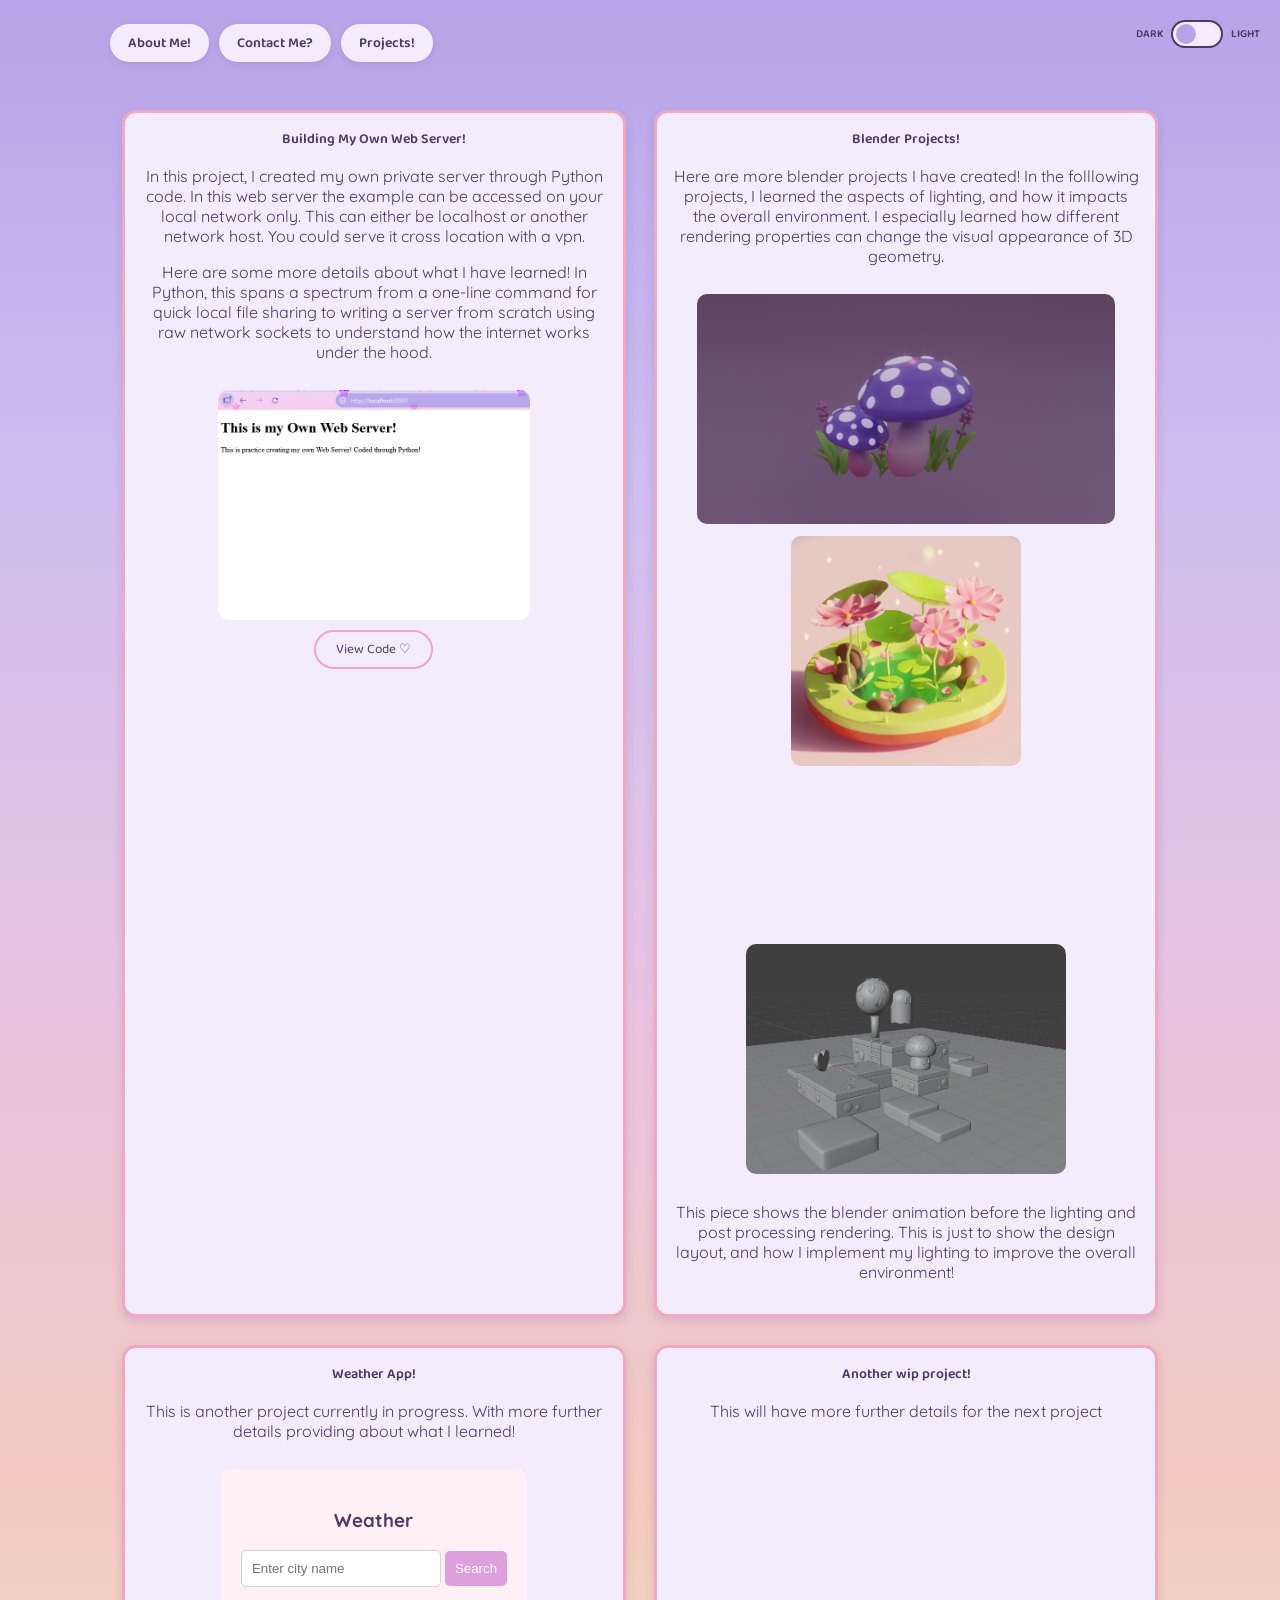
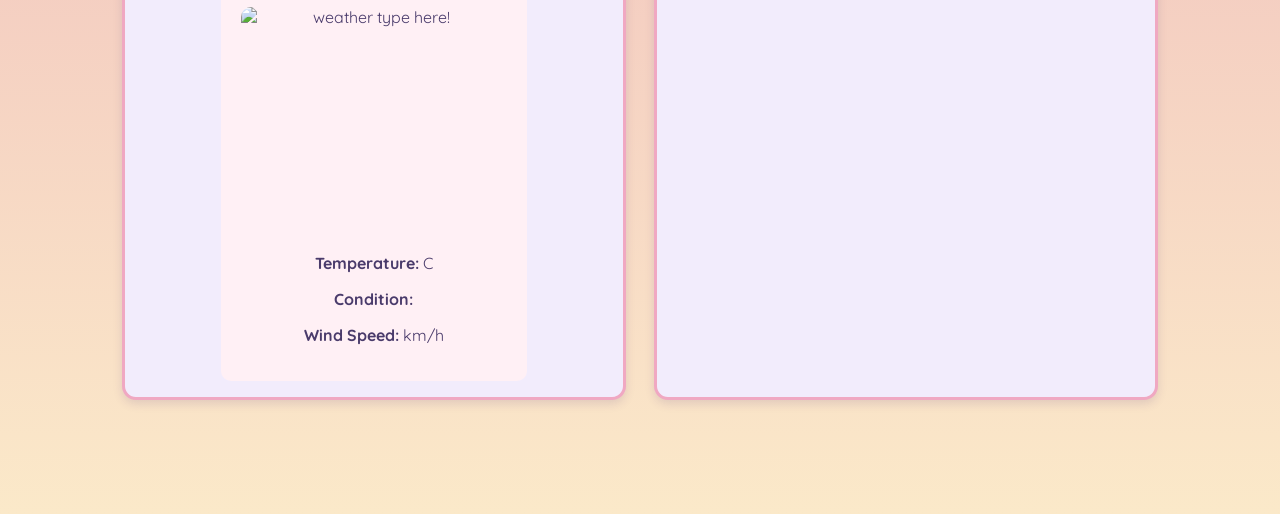
==== commit 903b9eb5: "Update webproj.html" ====
--- a/webproj.html
+++ b/webproj.html
@@ -178,6 +178,18 @@
                     </video>
                 </div>
 
+                
+                 <div class="project-image">
+
+                    <img
+                        src="blenderr.png"
+                        alt="blender project"
+                    >
+                 </div>
+                <p>
+                    This piece shows the blender animation before the lighting and post processing rendering. This is just to show the design layout, and how I implement my lighting to improve the overall environment!
+                </p>
+
             </article>
 
 
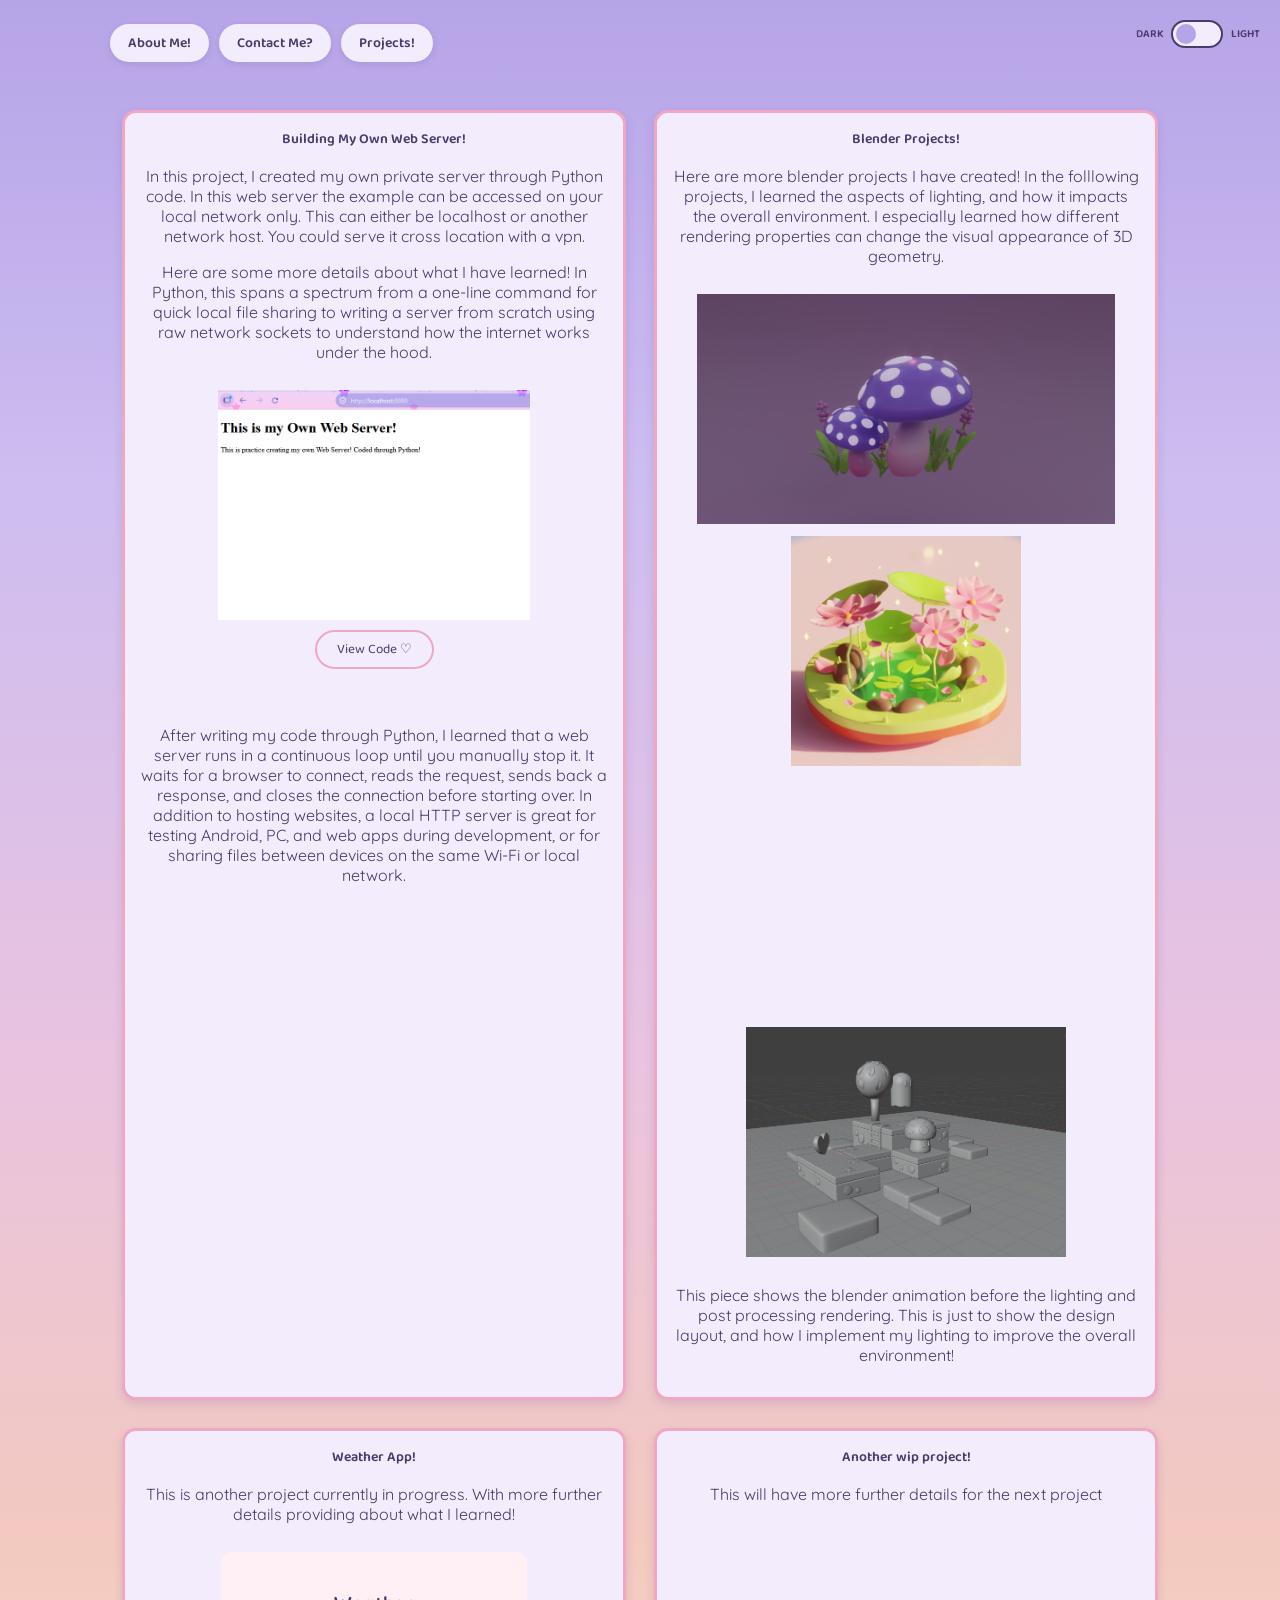
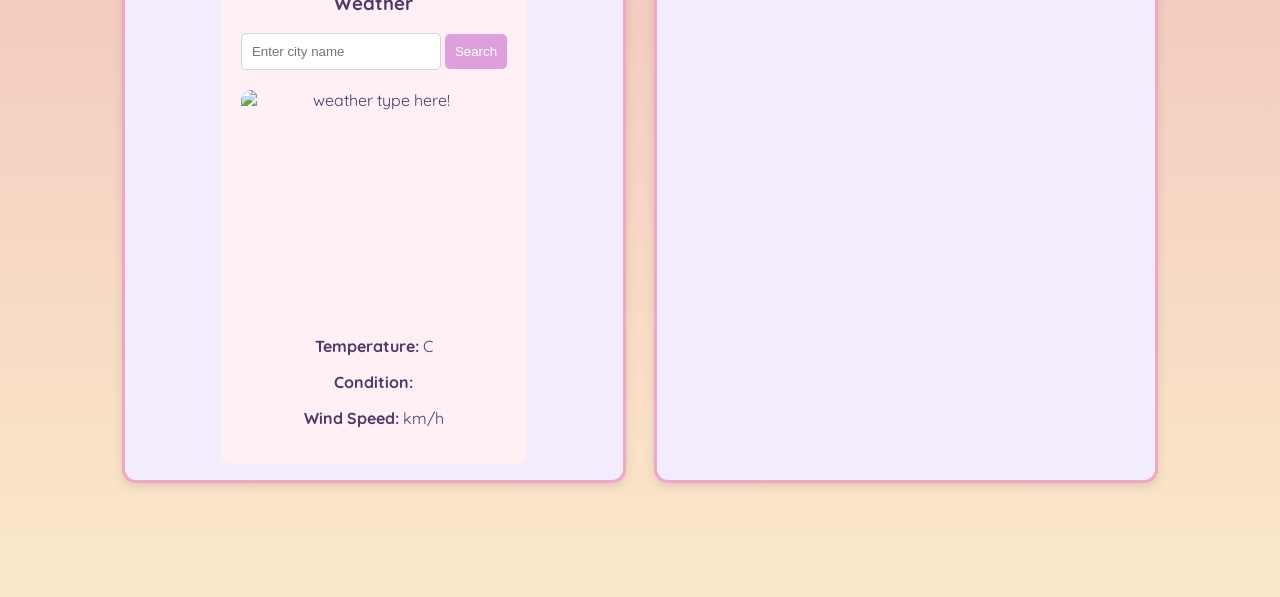
==== commit 54e8a4f3: "Update webproj.html" ====
--- a/webproj.html
+++ b/webproj.html
@@ -134,6 +134,18 @@
             <div style="padding-top: 20px;"></div>
             <div style="padding-bottom: 20px;"></div>
 
+         
+                <div class="project-text">
+
+                    <p>
+                      After writing my code through Python, I learned that a web server runs in a continuous loop until you manually stop it. It waits for a browser to connect, reads the request, sends back a response, and closes the connection before starting over. 
+                        In addition to hosting websites, a local HTTP server is great for testing Android, PC, and web apps during development, or for sharing files between devices on the same Wi-Fi or local network.
+
+                    </p>
+
+                </div>
+   
+
     </div>
             
             </article> 
--- a/style.css
+++ b/style.css
@@ -164,7 +164,7 @@
 
 
 /* ==========================================
-   ✨ BACKGROUND SPARKLE SYSTEM
+    BACKGROUND SPARKLE SYSTEM
    ========================================== */
 
 /*
@@ -204,7 +204,7 @@
 
 
 /* ==========================================
-   ⭐ LARGE STARS
+    LARGE STARS
    ========================================== */
 
 .star-1 {
@@ -274,7 +274,7 @@
 
 
 /* ==========================================
-   ✨ SMALL SPARKLES
+    SMALL SPARKLES
    ========================================== */
 
 .sparkle-1 {
@@ -737,10 +737,12 @@
 
 .project-grid .project-card:hover,
 .design-grid .project-card:hover {
-
+     
+   
     box-shadow:
         0 0 14px rgba(90, 60, 130, 0.18),
         0 0 26px 6px rgba(240, 168, 194, 0.65);
+     
 
 }
 
@@ -1020,7 +1022,7 @@
     color: var(--text-soft);
 }
 
-/* Back of card: simple pastel design, swap for an image later if you like */
+
 .tarot-back {
     position: relative;
     min-height: 420px;
@@ -1466,36 +1468,51 @@
 
 /*  FLOAT EFFECT */
 
-.float-effect {
+.project-card img {
     transition:
         transform 0.2s ease,
         box-shadow 0.2s ease;
 }
 
-.float-effect:hover {
+.project-card img:hover {
     transform: translateY(-4px);
-
     box-shadow:
         0 6px 14px rgba(90, 60, 130, 0.18),
         0 0 18px rgba(240, 168, 194, 0.35);
 }
+
 .hidden {
-    display: none;
+    display: none !important;
+}
+
+.project-image {
+    width: 100%;
+    min-width: 0;
+    max-width: 100%;
 }
 
 #server-code {
-    position: relative;
-     margin-top:15px;
-    word-wrap: break-word;
+   display: block;
+    box-sizing: border-box;
     width: 100%;
-    height: 230px;
-    overflow: auto;
+    max-width: 100%;
+    height: 280px;
+    margin: 15px 0;
+    padding: 12px;
+    overflow-x: auto; /* Horizontal scrollbar stays inside the dark box */
+    overflow-y: auto;
+    white-space: pre; /* Keeps code formatting intact while scrolling horizontally */
     text-align: left;
     background: #2b2340;
     color: #f5eaff;
-    padding: 12px;
     border-radius: 10px;
     font-size: 12px;
+}
+
+#server-code code {
+    display: block;
+    width: max-content; /* Lets content scroll horizontally inside #server-code without stretching it */
+    min-width: 100%;
 }
 
 #toggle-btn {
